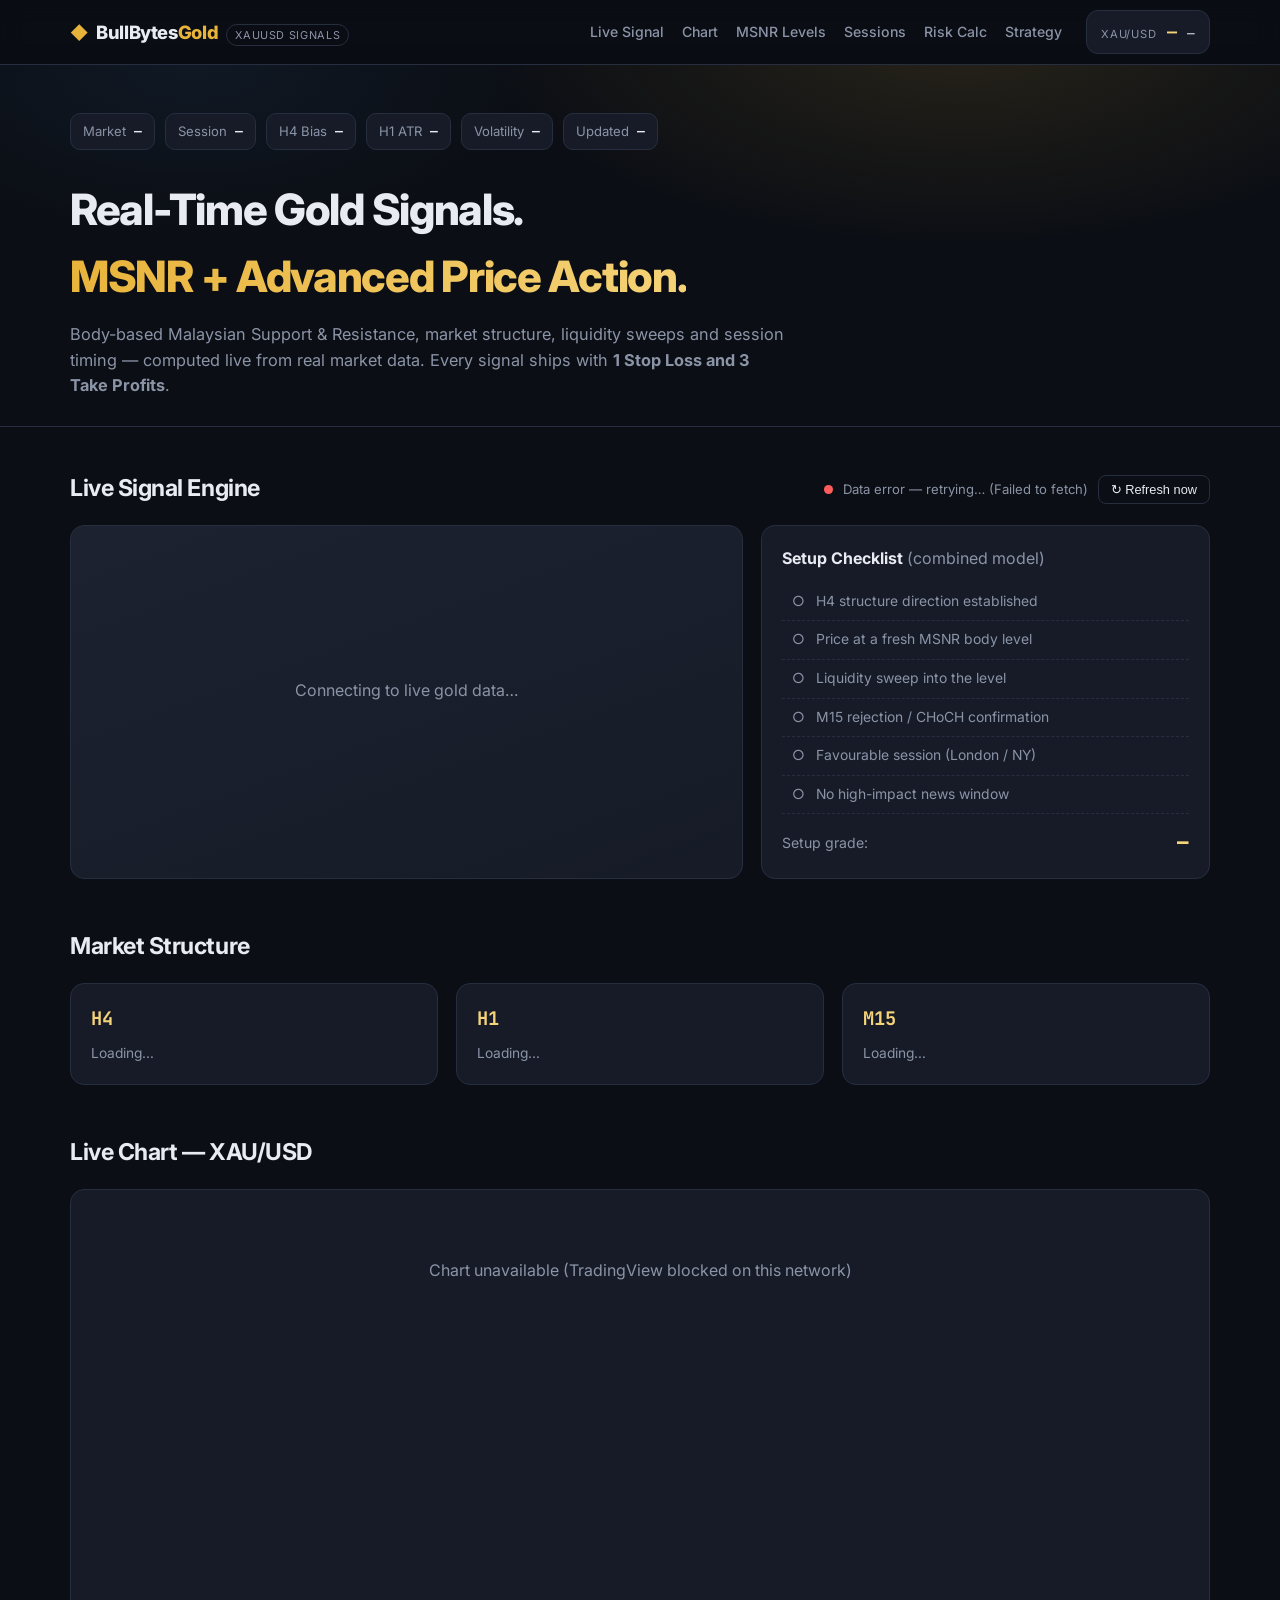
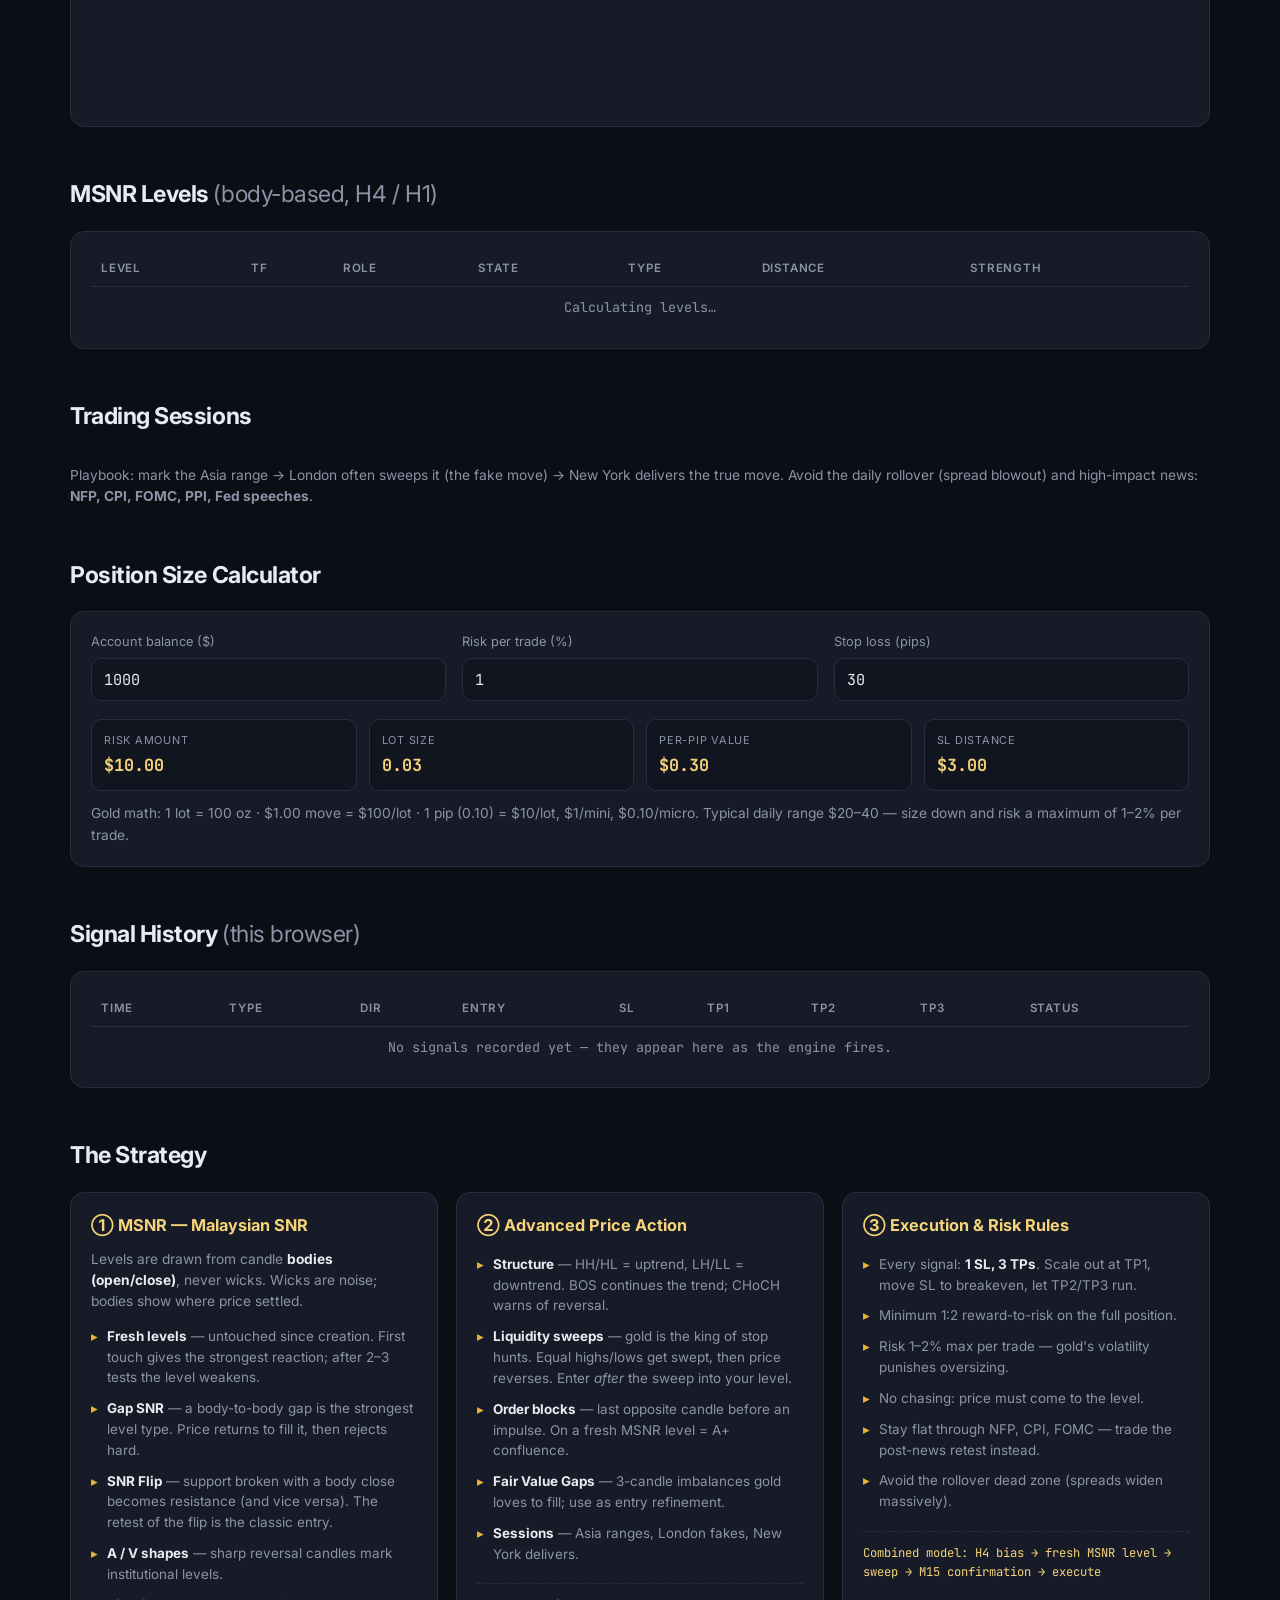
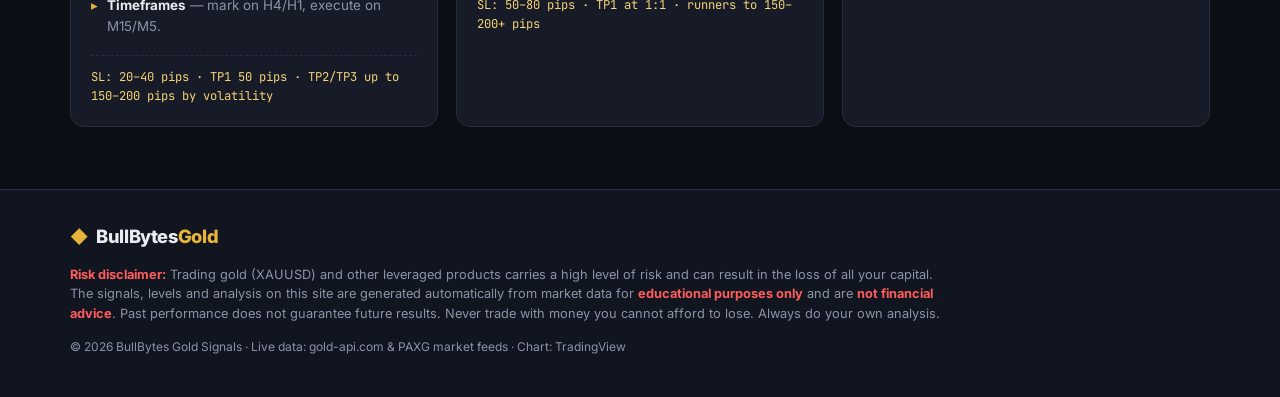
==== index.html @ 87c6b9e3 "Build BullBytes Gold Signals platform: real-time XAU/USD signals via MSNR + advanced price action - " ====
<!DOCTYPE html>
<html lang="en">
<head>
<meta charset="UTF-8">
<meta name="viewport" content="width=device-width, initial-scale=1.0">
<title>BullBytes Gold Signals — Real-Time XAUUSD Signals | MSNR + Advanced Price Action</title>
<meta name="description" content="Professional real-time gold (XAUUSD) trading signals powered by MSNR (Malaysian Support & Resistance) and advanced price action. Live levels, structure, 1 SL + 3 TP signal model.">
<link rel="preconnect" href="https://fonts.googleapis.com">
<link rel="preconnect" href="https://fonts.gstatic.com" crossorigin>
<link href="https://fonts.googleapis.com/css2?family=Inter:wght@400;500;600;700;800&family=JetBrains+Mono:wght@500;700&display=swap" rel="stylesheet">
<link rel="stylesheet" href="css/style.css">
<link rel="icon" href="data:image/svg+xml,<svg xmlns='http://www.w3.org/2000/svg' viewBox='0 0 100 100'><text y='.9em' font-size='90'>🥇</text></svg>">
</head>
<body>

<!-- ===== Top bar ===== -->
<header class="topbar">
  <div class="container topbar-inner">
    <div class="brand">
      <span class="brand-icon">◆</span>
      <span class="brand-name">BullBytes<span class="brand-accent">Gold</span></span>
      <span class="brand-tag">XAUUSD Signals</span>
    </div>
    <nav class="nav">
      <a href="#signal">Live Signal</a>
      <a href="#chart">Chart</a>
      <a href="#levels">MSNR Levels</a>
      <a href="#sessions">Sessions</a>
      <a href="#calculator">Risk Calc</a>
      <a href="#strategy">Strategy</a>
    </nav>
    <div class="price-pill" id="pricePill">
      <span class="pp-label">XAU/USD</span>
      <span class="pp-price" id="livePrice">—</span>
      <span class="pp-change" id="liveChange">—</span>
    </div>
  </div>
</header>

<!-- ===== Hero / status strip ===== -->
<section class="hero">
  <div class="container">
    <div class="status-strip" id="statusStrip">
      <div class="ss-item"><span class="ss-k">Market</span><span class="ss-v" id="marketStatus">—</span></div>
      <div class="ss-item"><span class="ss-k">Session</span><span class="ss-v" id="sessionNow">—</span></div>
      <div class="ss-item"><span class="ss-k">H4 Bias</span><span class="ss-v" id="h4Bias">—</span></div>
      <div class="ss-item"><span class="ss-k">H1 ATR</span><span class="ss-v" id="atrNow">—</span></div>
      <div class="ss-item"><span class="ss-k">Volatility</span><span class="ss-v" id="volNow">—</span></div>
      <div class="ss-item"><span class="ss-k">Updated</span><span class="ss-v" id="lastUpdate">—</span></div>
    </div>
    <h1>Real-Time Gold Signals.<br><span class="gold-text">MSNR + Advanced Price Action.</span></h1>
    <p class="hero-sub">Body-based Malaysian Support &amp; Resistance, market structure, liquidity sweeps and session timing —
    computed live from real market data. Every signal ships with <strong>1 Stop Loss and 3 Take Profits</strong>.</p>
  </div>
</section>

<main class="container">

  <!-- ===== Live signal card ===== -->
  <section id="signal" class="section">
    <div class="section-head">
      <h2>Live Signal Engine</h2>
      <div class="refresh-row">
        <span class="engine-dot" id="engineDot"></span>
        <span id="engineState">Initialising…</span>
        <button class="btn-ghost" id="refreshBtn">↻ Refresh now</button>
      </div>
    </div>
    <div class="signal-grid">
      <div class="signal-card" id="signalCard">
        <div class="sc-loading">Connecting to live gold data…</div>
      </div>
      <div class="panel checklist-panel">
        <h3>Setup Checklist <span class="muted">(combined model)</span></h3>
        <ul class="checklist" id="checklist">
          <li data-k="structure">H4 structure direction established</li>
          <li data-k="level">Price at a fresh MSNR body level</li>
          <li data-k="sweep">Liquidity sweep into the level</li>
          <li data-k="confirm">M15 rejection / CHoCH confirmation</li>
          <li data-k="session">Favourable session (London / NY)</li>
          <li data-k="news">No high-impact news window</li>
        </ul>
        <div class="grade-row">
          <span>Setup grade:</span><span class="grade" id="setupGrade">—</span>
        </div>
      </div>
    </div>
  </section>

  <!-- ===== Structure panel ===== -->
  <section class="section">
    <div class="section-head"><h2>Market Structure</h2></div>
    <div class="structure-grid" id="structureGrid">
      <div class="panel tf-panel" id="tfH4"><h3>H4</h3><div class="tf-body muted">Loading…</div></div>
      <div class="panel tf-panel" id="tfH1"><h3>H1</h3><div class="tf-body muted">Loading…</div></div>
      <div class="panel tf-panel" id="tfM15"><h3>M15</h3><div class="tf-body muted">Loading…</div></div>
    </div>
  </section>

  <!-- ===== Chart ===== -->
  <section id="chart" class="section">
    <div class="section-head"><h2>Live Chart — XAU/USD</h2></div>
    <div class="panel chart-panel">
      <div id="tvChart"></div>
    </div>
  </section>

  <!-- ===== MSNR levels ===== -->
  <section id="levels" class="section">
    <div class="section-head">
      <h2>MSNR Levels <span class="muted">(body-based, H4 / H1)</span></h2>
    </div>
    <div class="panel">
      <table class="levels-table">
        <thead>
          <tr><th>Level</th><th>TF</th><th>Role</th><th>State</th><th>Type</th><th>Distance</th><th>Strength</th></tr>
        </thead>
        <tbody id="levelsBody">
          <tr><td colspan="7" class="muted center">Calculating levels…</td></tr>
        </tbody>
      </table>
    </div>
  </section>

  <!-- ===== Sessions ===== -->
  <section id="sessions" class="section">
    <div class="section-head"><h2>Trading Sessions</h2></div>
    <div class="sessions-grid" id="sessionsGrid"></div>
    <p class="note">Playbook: mark the Asia range → London often sweeps it (the fake move) → New York delivers the true move.
    Avoid the daily rollover (spread blowout) and high-impact news: <strong>NFP, CPI, FOMC, PPI, Fed speeches</strong>.</p>
  </section>

  <!-- ===== Risk calculator ===== -->
  <section id="calculator" class="section">
    <div class="section-head"><h2>Position Size Calculator</h2></div>
    <div class="panel calc-panel">
      <div class="calc-inputs">
        <label>Account balance ($)
          <input type="number" id="calcBalance" value="1000" min="10">
        </label>
        <label>Risk per trade (%)
          <input type="number" id="calcRisk" value="1" min="0.1" max="10" step="0.1">
        </label>
        <label>Stop loss (pips)
          <input type="number" id="calcSL" value="30" min="5" max="200">
        </label>
      </div>
      <div class="calc-results" id="calcResults"></div>
      <p class="note">Gold math: 1 lot = 100 oz · $1.00 move = $100/lot · 1 pip (0.10) = $10/lot, $1/mini, $0.10/micro.
      Typical daily range $20–40 — size down and risk a maximum of 1–2% per trade.</p>
    </div>
  </section>

  <!-- ===== Signal history ===== -->
  <section id="history" class="section">
    <div class="section-head">
      <h2>Signal History <span class="muted">(this browser)</span></h2>
      <div class="hist-stats" id="histStats"></div>
    </div>
    <div class="panel">
      <table class="levels-table">
        <thead>
          <tr><th>Time</th><th>Type</th><th>Dir</th><th>Entry</th><th>SL</th><th>TP1</th><th>TP2</th><th>TP3</th><th>Status</th></tr>
        </thead>
        <tbody id="historyBody">
          <tr><td colspan="9" class="muted center">No signals recorded yet — they appear here as the engine fires.</td></tr>
        </tbody>
      </table>
    </div>
  </section>

  <!-- ===== Strategy docs ===== -->
  <section id="strategy" class="section">
    <div class="section-head"><h2>The Strategy</h2></div>
    <div class="strategy-grid">
      <div class="panel strat-card">
        <h3>① MSNR — Malaysian SNR</h3>
        <p>Levels are drawn from candle <strong>bodies (open/close)</strong>, never wicks. Wicks are noise; bodies show where price settled.</p>
        <ul>
          <li><strong>Fresh levels</strong> — untouched since creation. First touch gives the strongest reaction; after 2–3 tests the level weakens.</li>
          <li><strong>Gap SNR</strong> — a body-to-body gap is the strongest level type. Price returns to fill it, then rejects hard.</li>
          <li><strong>SNR Flip</strong> — support broken with a body close becomes resistance (and vice versa). The retest of the flip is the classic entry.</li>
          <li><strong>A / V shapes</strong> — sharp reversal candles mark institutional levels.</li>
          <li><strong>Timeframes</strong> — mark on H4/H1, execute on M15/M5.</li>
        </ul>
        <div class="strat-foot">SL: 20–40 pips · TP1 50 pips · TP2/TP3 up to 150–200 pips by volatility</div>
      </div>
      <div class="panel strat-card">
        <h3>② Advanced Price Action</h3>
        <ul>
          <li><strong>Structure</strong> — HH/HL = uptrend, LH/LL = downtrend. BOS continues the trend; CHoCH warns of reversal.</li>
          <li><strong>Liquidity sweeps</strong> — gold is the king of stop hunts. Equal highs/lows get swept, then price reverses. Enter <em>after</em> the sweep into your level.</li>
          <li><strong>Order blocks</strong> — last opposite candle before an impulse. On a fresh MSNR level = A+ confluence.</li>
          <li><strong>Fair Value Gaps</strong> — 3-candle imbalances gold loves to fill; use as entry refinement.</li>
          <li><strong>Sessions</strong> — Asia ranges, London fakes, New York delivers.</li>
        </ul>
        <div class="strat-foot">SL: 50–80 pips · TP1 at 1:1 · runners to 150–200+ pips</div>
      </div>
      <div class="panel strat-card">
        <h3>③ Execution &amp; Risk Rules</h3>
        <ul>
          <li>Every signal: <strong>1 SL, 3 TPs</strong>. Scale out at TP1, move SL to breakeven, let TP2/TP3 run.</li>
          <li>Minimum 1:2 reward-to-risk on the full position.</li>
          <li>Risk 1–2% max per trade — gold's volatility punishes oversizing.</li>
          <li>No chasing: price must come to the level.</li>
          <li>Stay flat through NFP, CPI, FOMC — trade the post-news retest instead.</li>
          <li>Avoid the rollover dead zone (spreads widen massively).</li>
        </ul>
        <div class="strat-foot">Combined model: H4 bias → fresh MSNR level → sweep → M15 confirmation → execute</div>
      </div>
    </div>
  </section>

</main>

<footer class="footer">
  <div class="container">
    <div class="brand"><span class="brand-icon">◆</span><span class="brand-name">BullBytes<span class="brand-accent">Gold</span></span></div>
    <p class="disclaimer"><strong>Risk disclaimer:</strong> Trading gold (XAUUSD) and other leveraged products carries a high level of risk and can result in the loss of all your capital. The signals, levels and analysis on this site are generated automatically from market data for <strong>educational purposes only</strong> and are <strong>not financial advice</strong>. Past performance does not guarantee future results. Never trade with money you cannot afford to lose. Always do your own analysis.</p>
    <p class="muted">© <span id="year"></span> BullBytes Gold Signals · Live data: gold-api.com &amp; PAXG market feeds · Chart: TradingView</p>
  </div>
</footer>

<script src="https://s3.tradingview.com/tv.js"></script>
<script src="js/data.js"></script>
<script src="js/engine.js"></script>
<script src="js/app.js"></script>
</body>
</html>
---- css/style.css ----
/* ============ BullBytes Gold Signals ============ */
:root {
  --bg: #0b0e14;
  --bg2: #11151f;
  --panel: #161b27;
  --panel2: #1c2230;
  --line: #262e40;
  --text: #e8ebf2;
  --muted: #8b94a7;
  --gold: #e8b33a;
  --gold2: #f5d378;
  --green: #2ecc71;
  --red: #ff5c5c;
  --blue: #4da3ff;
  --radius: 14px;
  font-size: 16px;
}
* { box-sizing: border-box; margin: 0; padding: 0; }
html { scroll-behavior: smooth; }
body {
  background: var(--bg);
  color: var(--text);
  font-family: 'Inter', system-ui, sans-serif;
  line-height: 1.55;
}
.container { max-width: 1180px; margin: 0 auto; padding: 0 20px; }
.muted { color: var(--muted); font-weight: 400; }
.center { text-align: center; }
.mono { font-family: 'JetBrains Mono', monospace; }
.gold-text {
  background: linear-gradient(120deg, var(--gold), var(--gold2));
  -webkit-background-clip: text; background-clip: text; color: transparent;
}

/* ===== Topbar ===== */
.topbar {
  position: sticky; top: 0; z-index: 50;
  background: rgba(11,14,20,.85); backdrop-filter: blur(12px);
  border-bottom: 1px solid var(--line);
}
.topbar-inner { display: flex; align-items: center; gap: 24px; height: 64px; }
.brand { display: flex; align-items: baseline; gap: 8px; white-space: nowrap; }
.brand-icon { color: var(--gold); font-size: 1.1rem; }
.brand-name { font-weight: 800; font-size: 1.15rem; letter-spacing: -.02em; }
.brand-accent { color: var(--gold); }
.brand-tag {
  font-size: .68rem; color: var(--muted); border: 1px solid var(--line);
  padding: 2px 8px; border-radius: 99px; letter-spacing: .06em; text-transform: uppercase;
}
.nav { display: flex; gap: 18px; margin-left: auto; }
.nav a { color: var(--muted); text-decoration: none; font-size: .88rem; font-weight: 500; }
.nav a:hover { color: var(--gold2); }
.price-pill {
  display: flex; align-items: baseline; gap: 10px;
  background: var(--panel); border: 1px solid var(--line);
  padding: 8px 14px; border-radius: 12px;
}
.pp-label { font-size: .7rem; color: var(--muted); letter-spacing: .08em; }
.pp-price { font-family: 'JetBrains Mono', monospace; font-weight: 700; font-size: 1.05rem; color: var(--gold2); }
.pp-change { font-family: 'JetBrains Mono', monospace; font-size: .8rem; }
.pp-change.up { color: var(--green); }
.pp-change.down { color: var(--red); }

/* ===== Hero ===== */
.hero {
  padding: 48px 0 28px;
  background:
    radial-gradient(800px 360px at 75% -10%, rgba(232,179,58,.13), transparent 60%),
    radial-gradient(600px 300px at 15% 0%, rgba(77,163,255,.07), transparent 60%);
  border-bottom: 1px solid var(--line);
}
.hero h1 { font-size: clamp(1.7rem, 4vw, 2.7rem); font-weight: 800; letter-spacing: -.03em; margin: 26px 0 12px; }
.hero-sub { color: var(--muted); max-width: 720px; font-size: 1.02rem; }
.status-strip {
  display: flex; flex-wrap: wrap; gap: 10px;
}
.ss-item {
  display: flex; gap: 8px; align-items: baseline;
  background: var(--panel); border: 1px solid var(--line);
  border-radius: 10px; padding: 7px 12px; font-size: .82rem;
}
.ss-k { color: var(--muted); }
.ss-v { font-weight: 600; font-family: 'JetBrains Mono', monospace; font-size: .82rem; }
.ss-v.bull { color: var(--green); }
.ss-v.bear { color: var(--red); }
.ss-v.open { color: var(--green); }
.ss-v.closed { color: var(--red); }

/* ===== Sections ===== */
.section { padding: 44px 0 6px; }
.section-head { display: flex; align-items: center; justify-content: space-between; flex-wrap: wrap; gap: 12px; margin-bottom: 18px; }
.section-head h2 { font-size: 1.45rem; font-weight: 700; letter-spacing: -.02em; }
.panel {
  background: var(--panel); border: 1px solid var(--line);
  border-radius: var(--radius); padding: 20px;
}
.note { color: var(--muted); font-size: .86rem; margin-top: 12px; }

/* ===== Signal card ===== */
.signal-grid { display: grid; grid-template-columns: 1.5fr 1fr; gap: 18px; }
.signal-card {
  background: linear-gradient(160deg, var(--panel2), var(--panel));
  border: 1px solid var(--line); border-radius: var(--radius);
  padding: 24px; min-height: 320px; position: relative; overflow: hidden;
}
.signal-card.buy { border-color: rgba(46,204,113,.45); box-shadow: 0 0 40px rgba(46,204,113,.07) inset; }
.signal-card.sell { border-color: rgba(255,92,92,.45); box-shadow: 0 0 40px rgba(255,92,92,.07) inset; }
.sc-loading { color: var(--muted); display: grid; place-items: center; height: 280px; }
.sc-top { display: flex; align-items: center; gap: 12px; flex-wrap: wrap; margin-bottom: 14px; }
.sc-dir {
  font-weight: 800; font-size: 1.35rem; letter-spacing: .04em;
  padding: 6px 16px; border-radius: 10px;
}
.sc-dir.buy { background: rgba(46,204,113,.14); color: var(--green); }
.sc-dir.sell { background: rgba(255,92,92,.14); color: var(--red); }
.sc-dir.wait { background: rgba(139,148,167,.14); color: var(--muted); }
.sc-type { font-size: .78rem; color: var(--gold2); border: 1px solid rgba(232,179,58,.4); padding: 4px 10px; border-radius: 99px; }
.sc-time { margin-left: auto; color: var(--muted); font-size: .78rem; }
.sc-prices { display: grid; grid-template-columns: repeat(5, 1fr); gap: 10px; margin: 16px 0; }
.sc-pr {
  background: var(--bg2); border: 1px solid var(--line);
  border-radius: 10px; padding: 10px 12px;
}
.sc-pr .k { font-size: .68rem; color: var(--muted); letter-spacing: .08em; text-transform: uppercase; }
.sc-pr .v { font-family: 'JetBrains Mono', monospace; font-weight: 700; font-size: .98rem; margin-top: 2px; }
.sc-pr .p { font-size: .7rem; color: var(--muted); font-family: 'JetBrains Mono', monospace; }
.sc-pr.sl .v { color: var(--red); }
.sc-pr.tp .v { color: var(--green); }
.sc-pr.entry .v { color: var(--gold2); }
.sc-reason { font-size: .88rem; color: var(--text); }
.sc-reason li { margin: 5px 0 5px 18px; color: var(--muted); }
.sc-reason li strong { color: var(--text); }
.sc-rr { margin-top: 12px; font-size: .82rem; color: var(--muted); }
.sc-wait-title { font-size: 1.1rem; font-weight: 700; margin-bottom: 8px; }

/* ===== Checklist ===== */
.checklist-panel h3 { font-size: 1rem; margin-bottom: 12px; }
.checklist { list-style: none; }
.checklist li {
  padding: 8px 10px 8px 34px; position: relative; font-size: .87rem;
  color: var(--muted); border-bottom: 1px dashed var(--line);
}
.checklist li::before {
  content: '○'; position: absolute; left: 10px; color: var(--muted);
}
.checklist li.ok { color: var(--text); }
.checklist li.ok::before { content: '✓'; color: var(--green); font-weight: 700; }
.checklist li.no::before { content: '✗'; color: var(--red); }
.grade-row { display: flex; justify-content: space-between; align-items: center; margin-top: 14px; font-size: .88rem; color: var(--muted); }
.grade { font-weight: 800; font-size: 1.2rem; font-family: 'JetBrains Mono', monospace; color: var(--gold2); }

/* ===== Engine state ===== */
.refresh-row { display: flex; align-items: center; gap: 10px; font-size: .82rem; color: var(--muted); }
.engine-dot { width: 9px; height: 9px; border-radius: 50%; background: var(--muted); }
.engine-dot.live { background: var(--green); box-shadow: 0 0 8px var(--green); animation: pulse 2s infinite; }
.engine-dot.err { background: var(--red); }
@keyframes pulse { 50% { opacity: .4; } }
.btn-ghost {
  background: transparent; border: 1px solid var(--line); color: var(--text);
  border-radius: 8px; padding: 6px 12px; font-size: .8rem; cursor: pointer;
}
.btn-ghost:hover { border-color: var(--gold); color: var(--gold2); }

/* ===== Structure ===== */
.structure-grid { display: grid; grid-template-columns: repeat(3, 1fr); gap: 18px; }
.tf-panel h3 { color: var(--gold2); font-family: 'JetBrains Mono', monospace; margin-bottom: 10px; }
.tf-body { font-size: .86rem; }
.tf-row { display: flex; justify-content: space-between; padding: 6px 0; border-bottom: 1px dashed var(--line); }
.tf-row .k { color: var(--muted); }
.tf-row .v { font-family: 'JetBrains Mono', monospace; font-weight: 600; }
.tf-row .v.bull { color: var(--green); }
.tf-row .v.bear { color: var(--red); }

/* ===== Chart ===== */
.chart-panel { padding: 8px; }
#tvChart { height: 520px; border-radius: 10px; overflow: hidden; }

/* ===== Tables ===== */
.levels-table { width: 100%; border-collapse: collapse; font-size: .86rem; }
.levels-table th {
  text-align: left; color: var(--muted); font-weight: 600; font-size: .72rem;
  text-transform: uppercase; letter-spacing: .07em;
  padding: 8px 10px; border-bottom: 1px solid var(--line);
}
.levels-table td { padding: 10px; border-bottom: 1px solid var(--line); font-family: 'JetBrains Mono', monospace; font-size: .84rem; }
.levels-table tr:last-child td { border-bottom: none; }
.tag { padding: 3px 9px; border-radius: 99px; font-size: .72rem; font-weight: 600; font-family: 'Inter', sans-serif; }
.tag.res { background: rgba(255,92,92,.12); color: var(--red); }
.tag.sup { background: rgba(46,204,113,.12); color: var(--green); }
.tag.fresh { background: rgba(232,179,58,.14); color: var(--gold2); }
.tag.tested { background: rgba(139,148,167,.14); color: var(--muted); }
.tag.flip { background: rgba(77,163,255,.14); color: var(--blue); }
.tag.win { background: rgba(46,204,113,.12); color: var(--green); }
.tag.loss { background: rgba(255,92,92,.12); color: var(--red); }
.tag.active { background: rgba(232,179,58,.14); color: var(--gold2); }
.strength-bar { display: inline-block; width: 70px; height: 6px; background: var(--bg2); border-radius: 4px; overflow: hidden; vertical-align: middle; }
.strength-bar i { display: block; height: 100%; background: linear-gradient(90deg, var(--gold), var(--gold2)); }

/* ===== Sessions ===== */
.sessions-grid { display: grid; grid-template-columns: repeat(3, 1fr); gap: 18px; }
.session-card { position: relative; }
.session-card.active-session { border-color: rgba(232,179,58,.5); box-shadow: 0 0 30px rgba(232,179,58,.06) inset; }
.session-card h3 { font-size: 1rem; margin-bottom: 6px; }
.session-card .live-badge {
  position: absolute; top: 16px; right: 16px; font-size: .68rem; font-weight: 700;
  color: var(--green); letter-spacing: .1em;
}
.session-card .times { font-family: 'JetBrains Mono', monospace; font-size: .8rem; color: var(--gold2); margin-bottom: 8px; }
.session-card p { font-size: .84rem; color: var(--muted); }

/* ===== Calculator ===== */
.calc-panel { display: block; }
.calc-inputs { display: grid; grid-template-columns: repeat(3, 1fr); gap: 16px; margin-bottom: 18px; }
.calc-inputs label { font-size: .8rem; color: var(--muted); display: flex; flex-direction: column; gap: 6px; }
.calc-inputs input {
  background: var(--bg2); border: 1px solid var(--line); color: var(--text);
  border-radius: 10px; padding: 10px 12px; font-family: 'JetBrains Mono', monospace; font-size: .95rem;
}
.calc-inputs input:focus { outline: none; border-color: var(--gold); }
.calc-results { display: grid; grid-template-columns: repeat(4, 1fr); gap: 12px; }
.cr-box { background: var(--bg2); border: 1px solid var(--line); border-radius: 10px; padding: 12px; }
.cr-box .k { font-size: .68rem; color: var(--muted); text-transform: uppercase; letter-spacing: .07em; }
.cr-box .v { font-family: 'JetBrains Mono', monospace; font-weight: 700; font-size: 1.05rem; color: var(--gold2); margin-top: 3px; }

/* ===== History stats ===== */
.hist-stats { display: flex; gap: 14px; font-size: .82rem; color: var(--muted); font-family: 'JetBrains Mono', monospace; }
.hist-stats b { color: var(--gold2); }

/* ===== Strategy ===== */
.strategy-grid { display: grid; grid-template-columns: repeat(3, 1fr); gap: 18px; }
.strat-card h3 { color: var(--gold2); margin-bottom: 10px; font-size: 1.02rem; }
.strat-card p { font-size: .86rem; color: var(--muted); margin-bottom: 8px; }
.strat-card ul { list-style: none; }
.strat-card li { font-size: .84rem; color: var(--muted); padding: 5px 0 5px 16px; position: relative; }
.strat-card li::before { content: '▸'; position: absolute; left: 0; color: var(--gold); }
.strat-card li strong, .strat-card p strong { color: var(--text); }
.strat-foot {
  margin-top: 14px; padding-top: 12px; border-top: 1px dashed var(--line);
  font-size: .76rem; color: var(--gold2); font-family: 'JetBrains Mono', monospace;
}

/* ===== Footer ===== */
.footer { margin-top: 56px; border-top: 1px solid var(--line); padding: 32px 0 40px; background: var(--bg2); }
.footer .disclaimer { font-size: .8rem; color: var(--muted); max-width: 880px; margin: 14px 0; }
.footer .disclaimer strong { color: var(--red); }
.footer .muted { font-size: .75rem; }

/* ===== Responsive ===== */
@media (max-width: 980px) {
  .nav { display: none; }
  .signal-grid, .structure-grid, .sessions-grid, .strategy-grid { grid-template-columns: 1fr; }
  .sc-prices { grid-template-columns: repeat(2, 1fr); }
  .calc-inputs, .calc-results { grid-template-columns: 1fr 1fr; }
  #tvChart { height: 380px; }
}
@media (max-width: 560px) {
  .topbar-inner { gap: 10px; }
  .brand-tag { display: none; }
  .sc-prices { grid-template-columns: 1fr 1fr; }
}
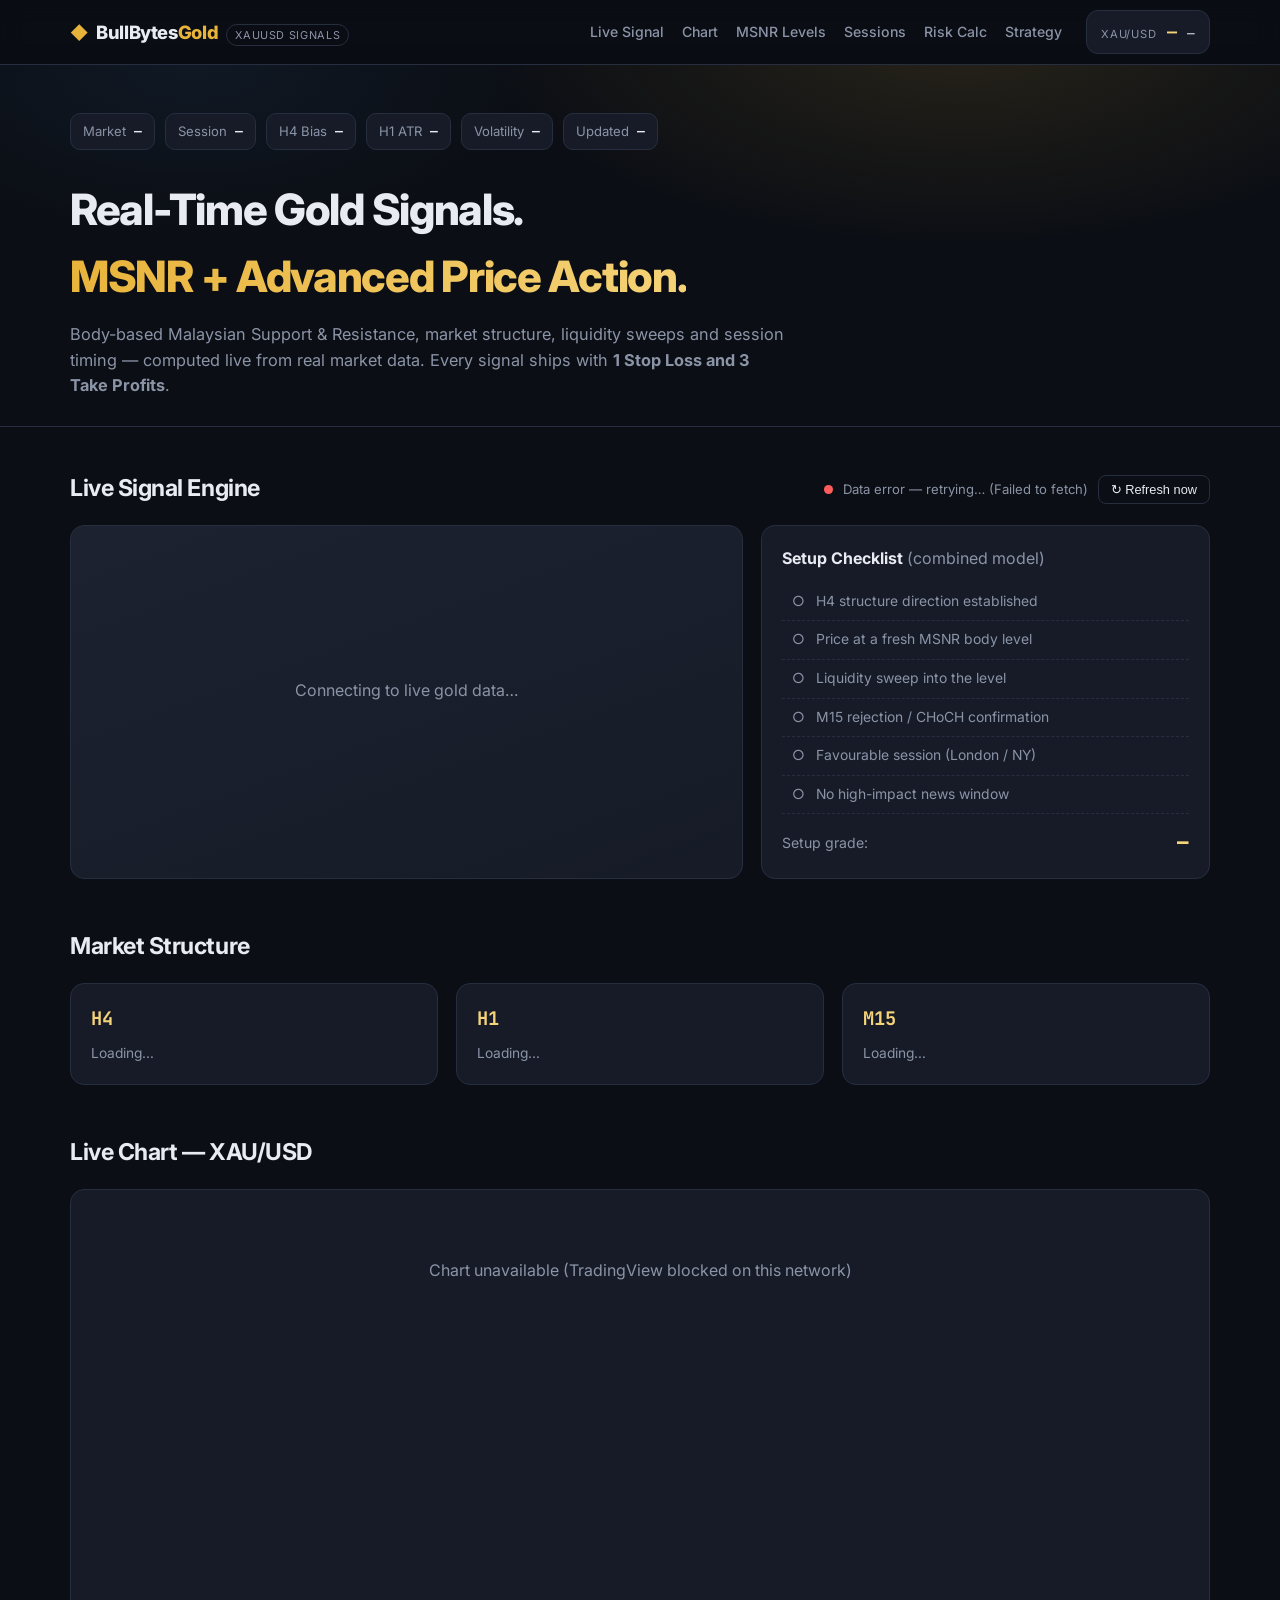
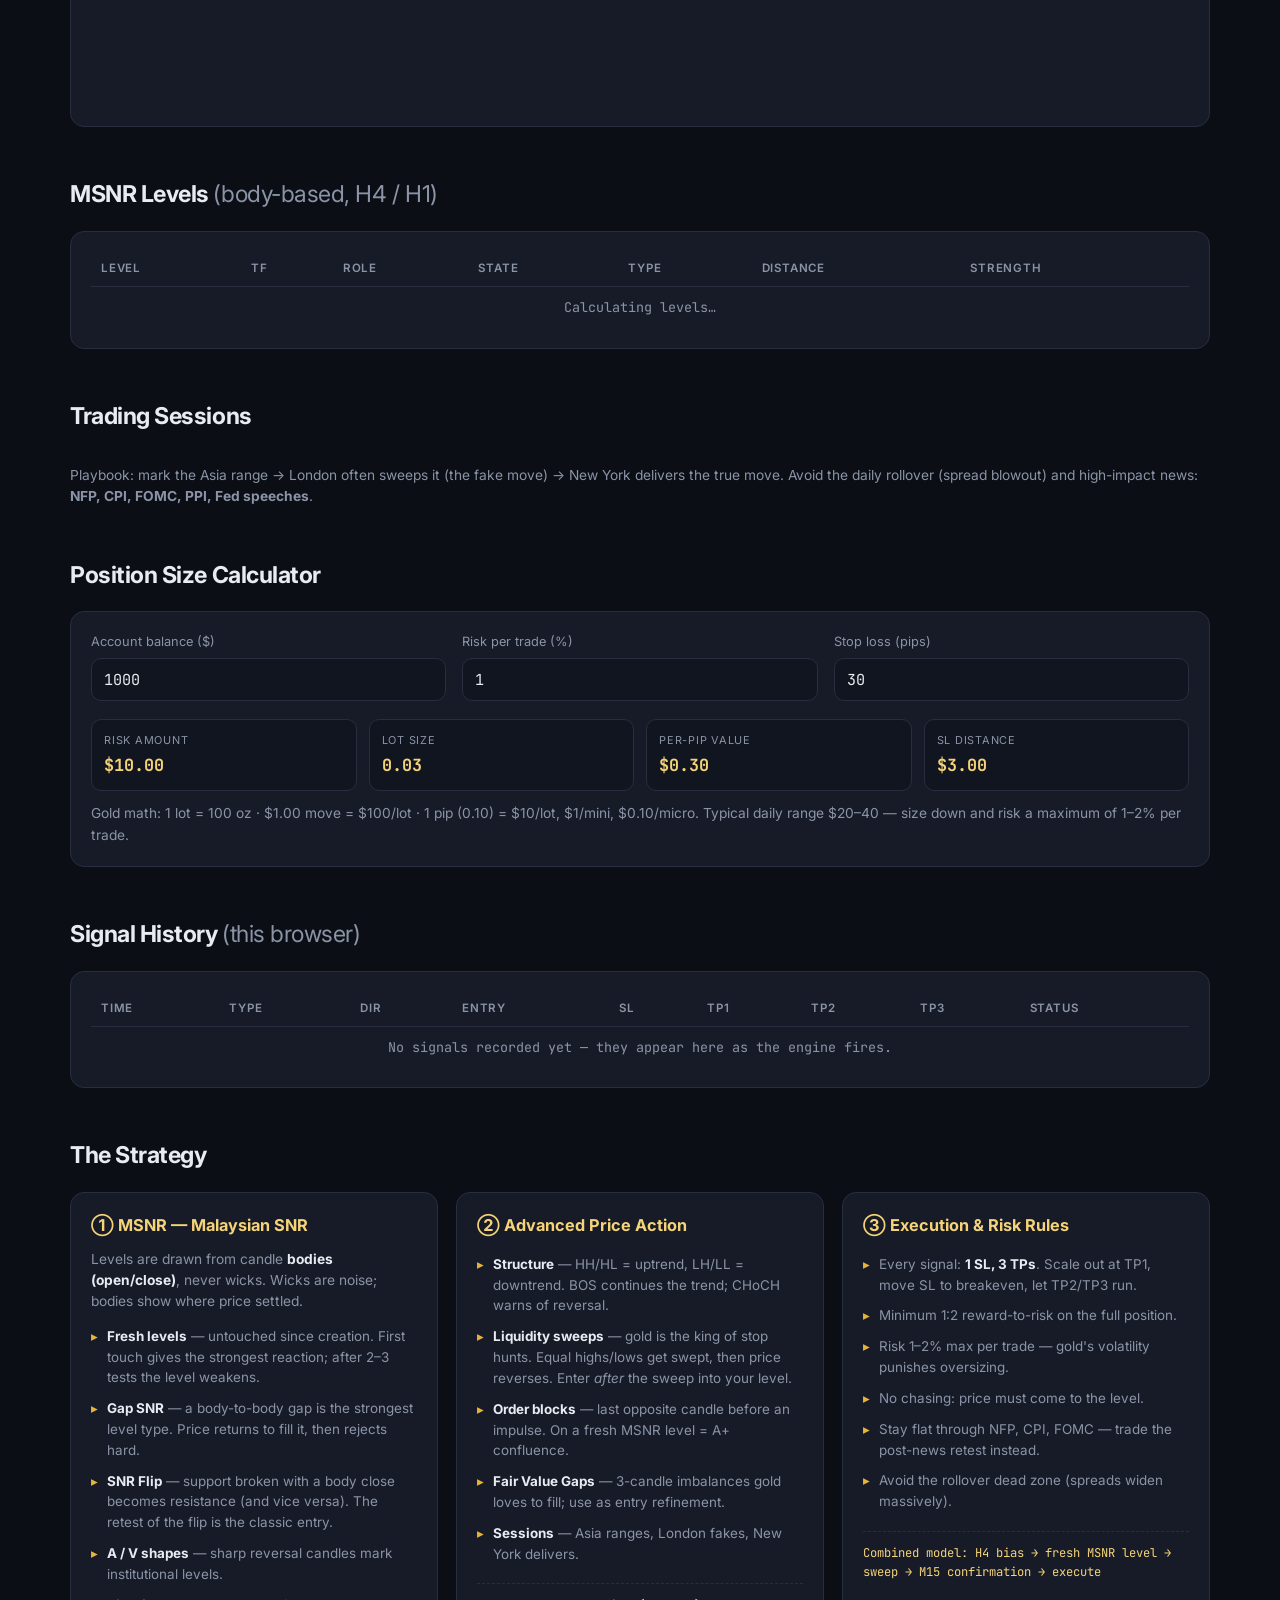
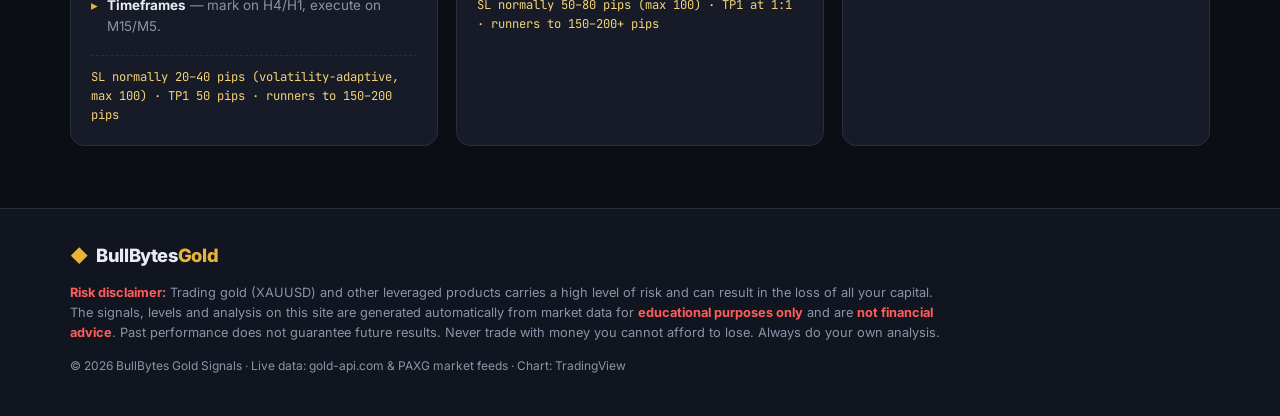
==== commit 0ba0968f: "Tune SL model per corrected rule: 20-100 pip range, MSNR volatility floor, PA 50-80 structural stops" ====
--- a/index.html
+++ b/index.html
@@ -183,7 +183,7 @@
           <li><strong>A / V shapes</strong> — sharp reversal candles mark institutional levels.</li>
           <li><strong>Timeframes</strong> — mark on H4/H1, execute on M15/M5.</li>
         </ul>
-        <div class="strat-foot">SL: 20–40 pips · TP1 50 pips · TP2/TP3 up to 150–200 pips by volatility</div>
+        <div class="strat-foot">SL normally 20–40 pips (volatility-adaptive, max 100) · TP1 50 pips · runners to 150–200 pips</div>
       </div>
       <div class="panel strat-card">
         <h3>② Advanced Price Action</h3>
@@ -194,7 +194,7 @@
           <li><strong>Fair Value Gaps</strong> — 3-candle imbalances gold loves to fill; use as entry refinement.</li>
           <li><strong>Sessions</strong> — Asia ranges, London fakes, New York delivers.</li>
         </ul>
-        <div class="strat-foot">SL: 50–80 pips · TP1 at 1:1 · runners to 150–200+ pips</div>
+        <div class="strat-foot">SL normally 50–80 pips (max 100) · TP1 at 1:1 · runners to 150–200+ pips</div>
       </div>
       <div class="panel strat-card">
         <h3>③ Execution &amp; Risk Rules</h3>
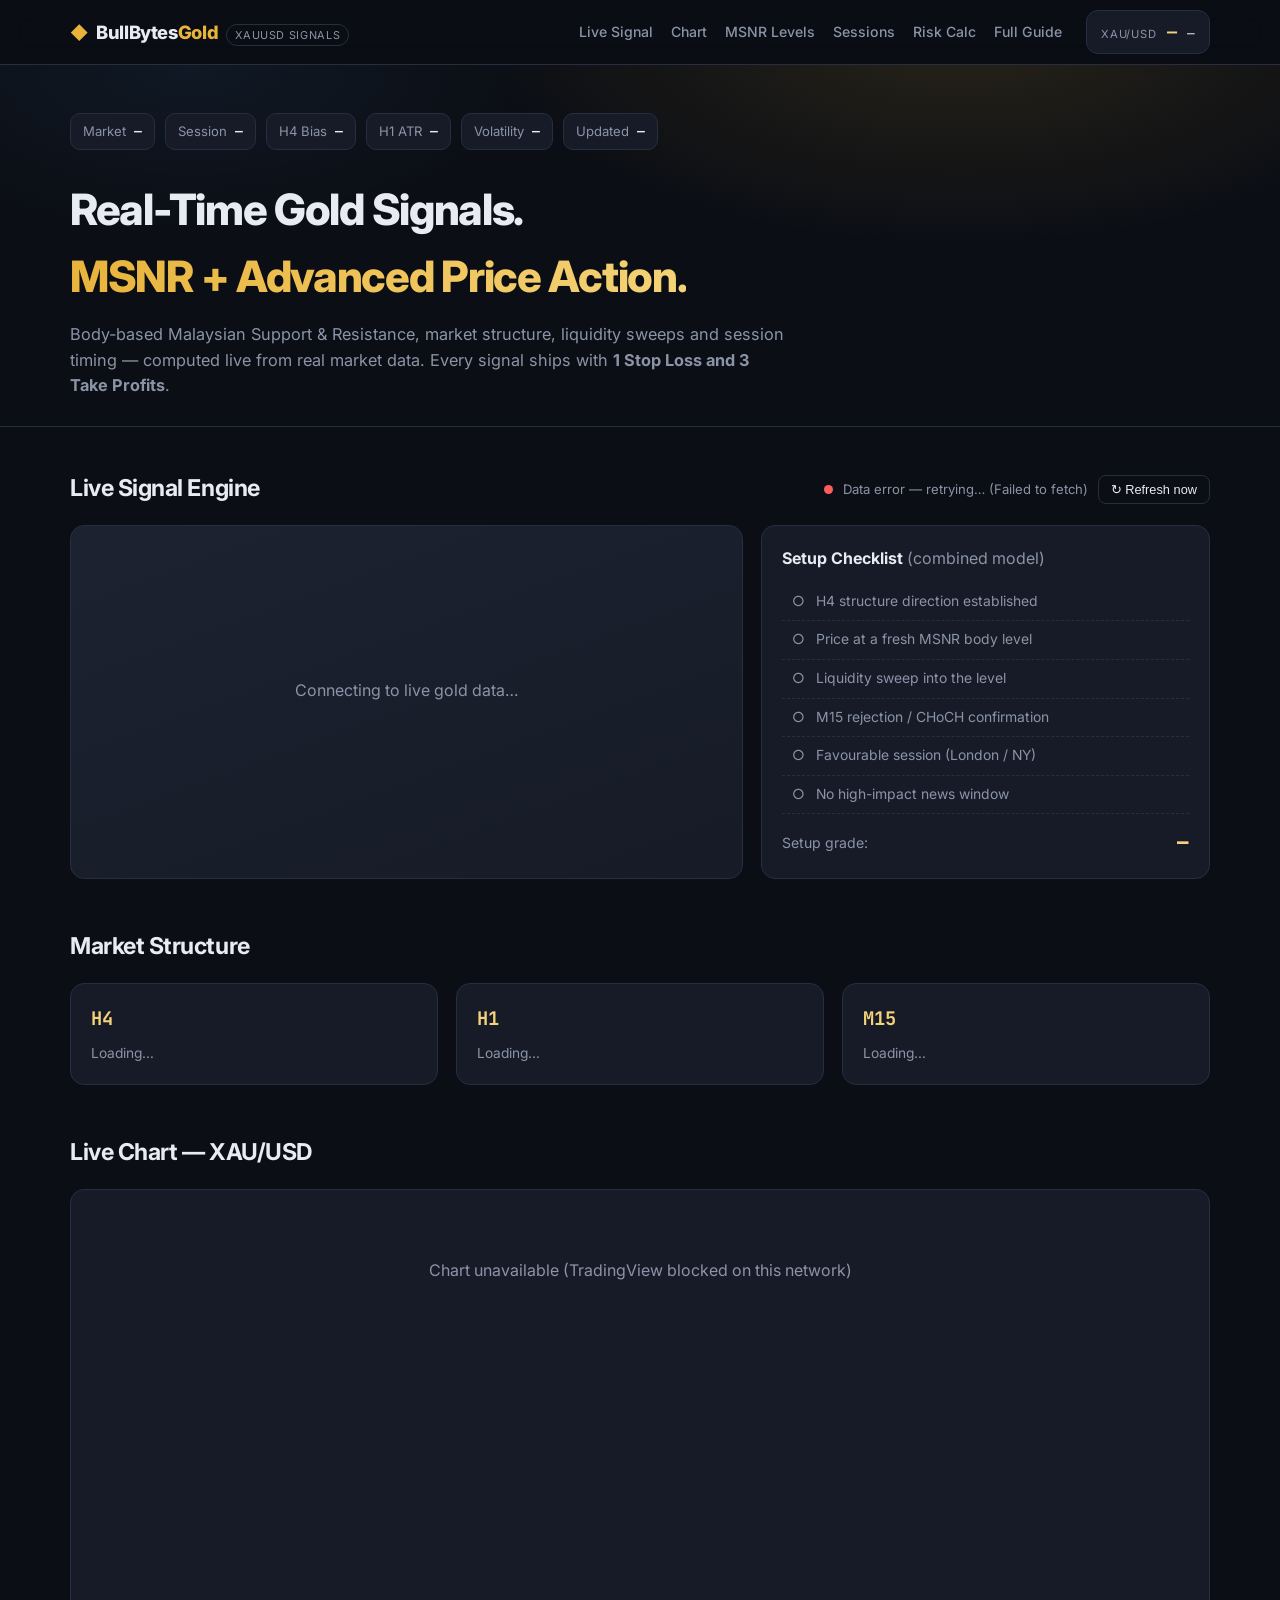
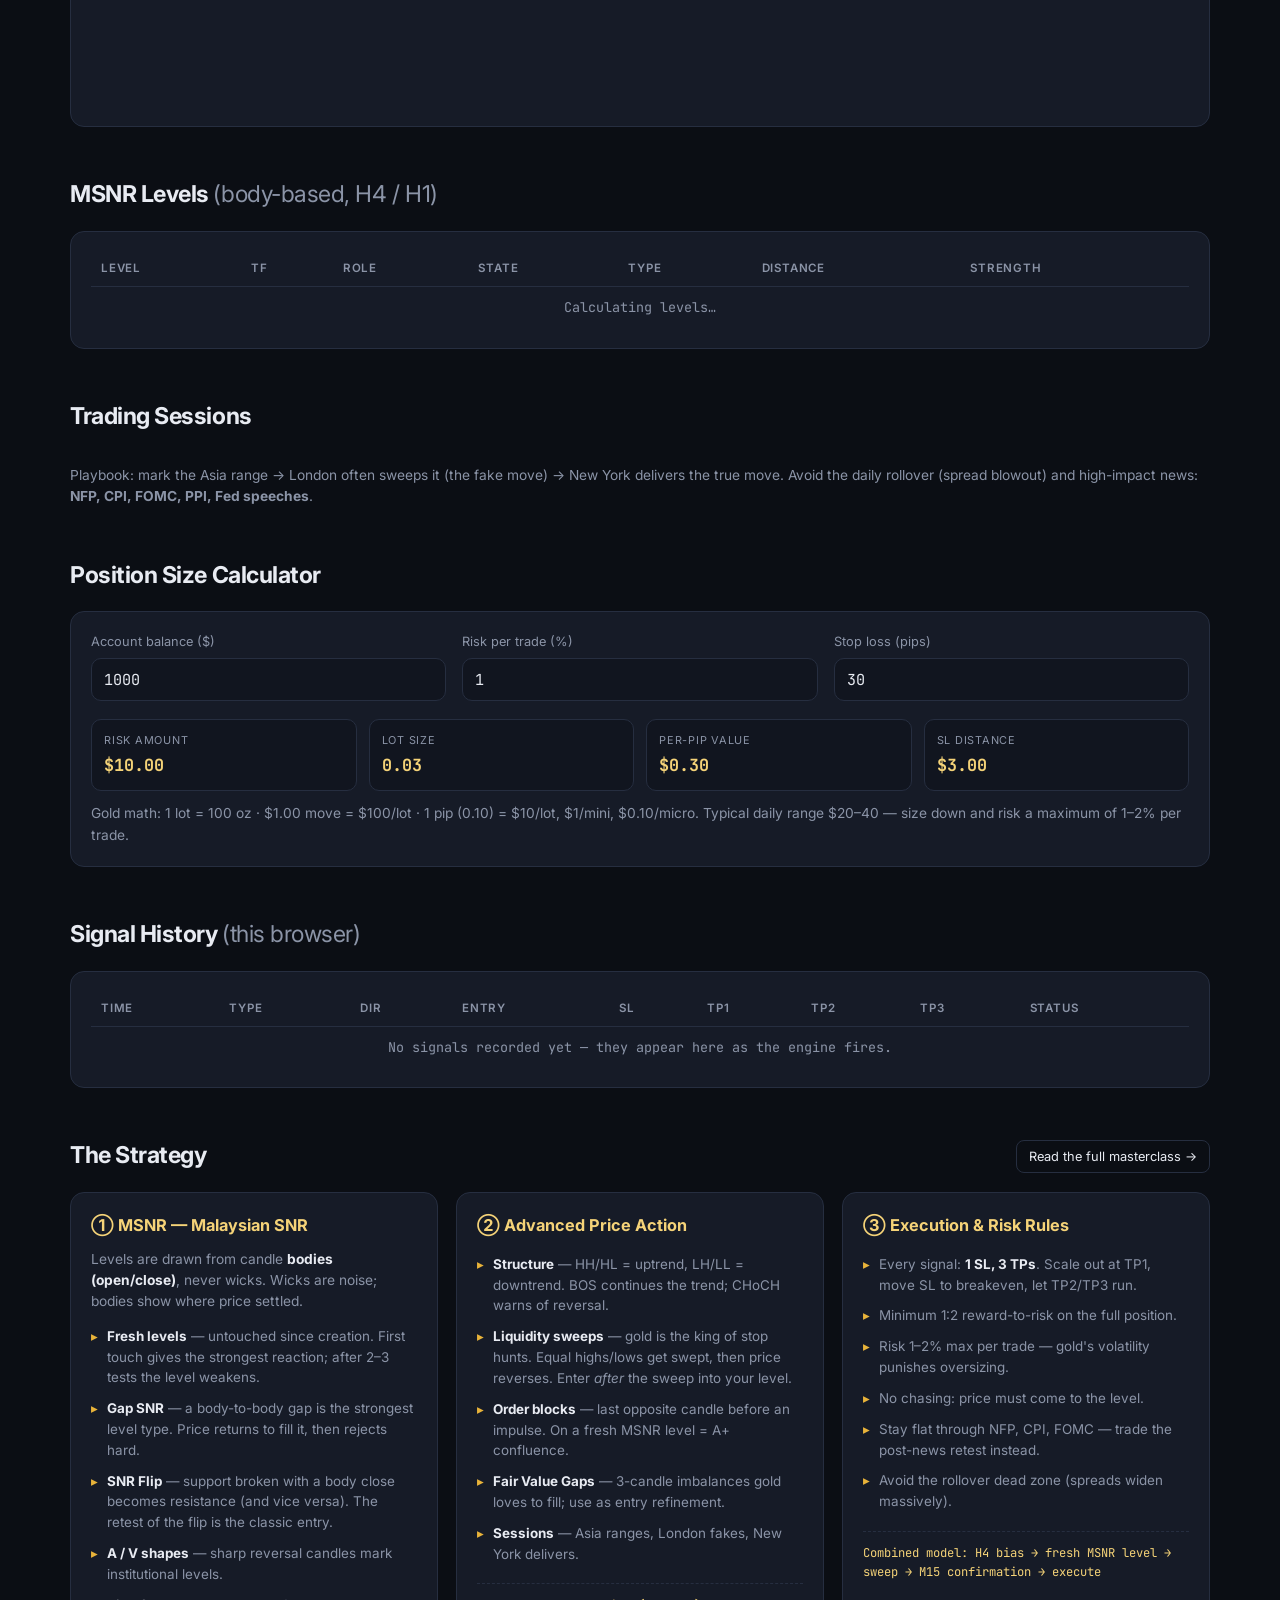
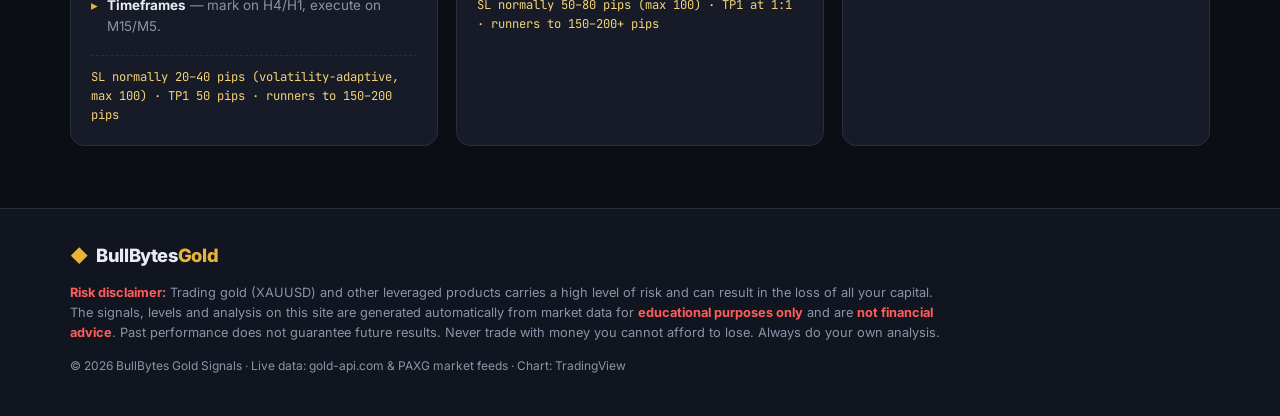
==== commit dba0e2fe: "Implement full masterclass: SNR flip retest setup, sweep-reclaim confirmation, 2nd-touch levels, 30-" ====
--- a/index.html
+++ b/index.html
@@ -27,7 +27,7 @@
       <a href="#levels">MSNR Levels</a>
       <a href="#sessions">Sessions</a>
       <a href="#calculator">Risk Calc</a>
-      <a href="#strategy">Strategy</a>
+      <a href="guide.html">Full Guide</a>
     </nav>
     <div class="price-pill" id="pricePill">
       <span class="pp-label">XAU/USD</span>
@@ -171,7 +171,7 @@
 
   <!-- ===== Strategy docs ===== -->
   <section id="strategy" class="section">
-    <div class="section-head"><h2>The Strategy</h2></div>
+    <div class="section-head"><h2>The Strategy</h2><a class="btn-ghost" href="guide.html" style="text-decoration:none">Read the full masterclass →</a></div>
     <div class="strategy-grid">
       <div class="panel strat-card">
         <h3>① MSNR — Malaysian SNR</h3>
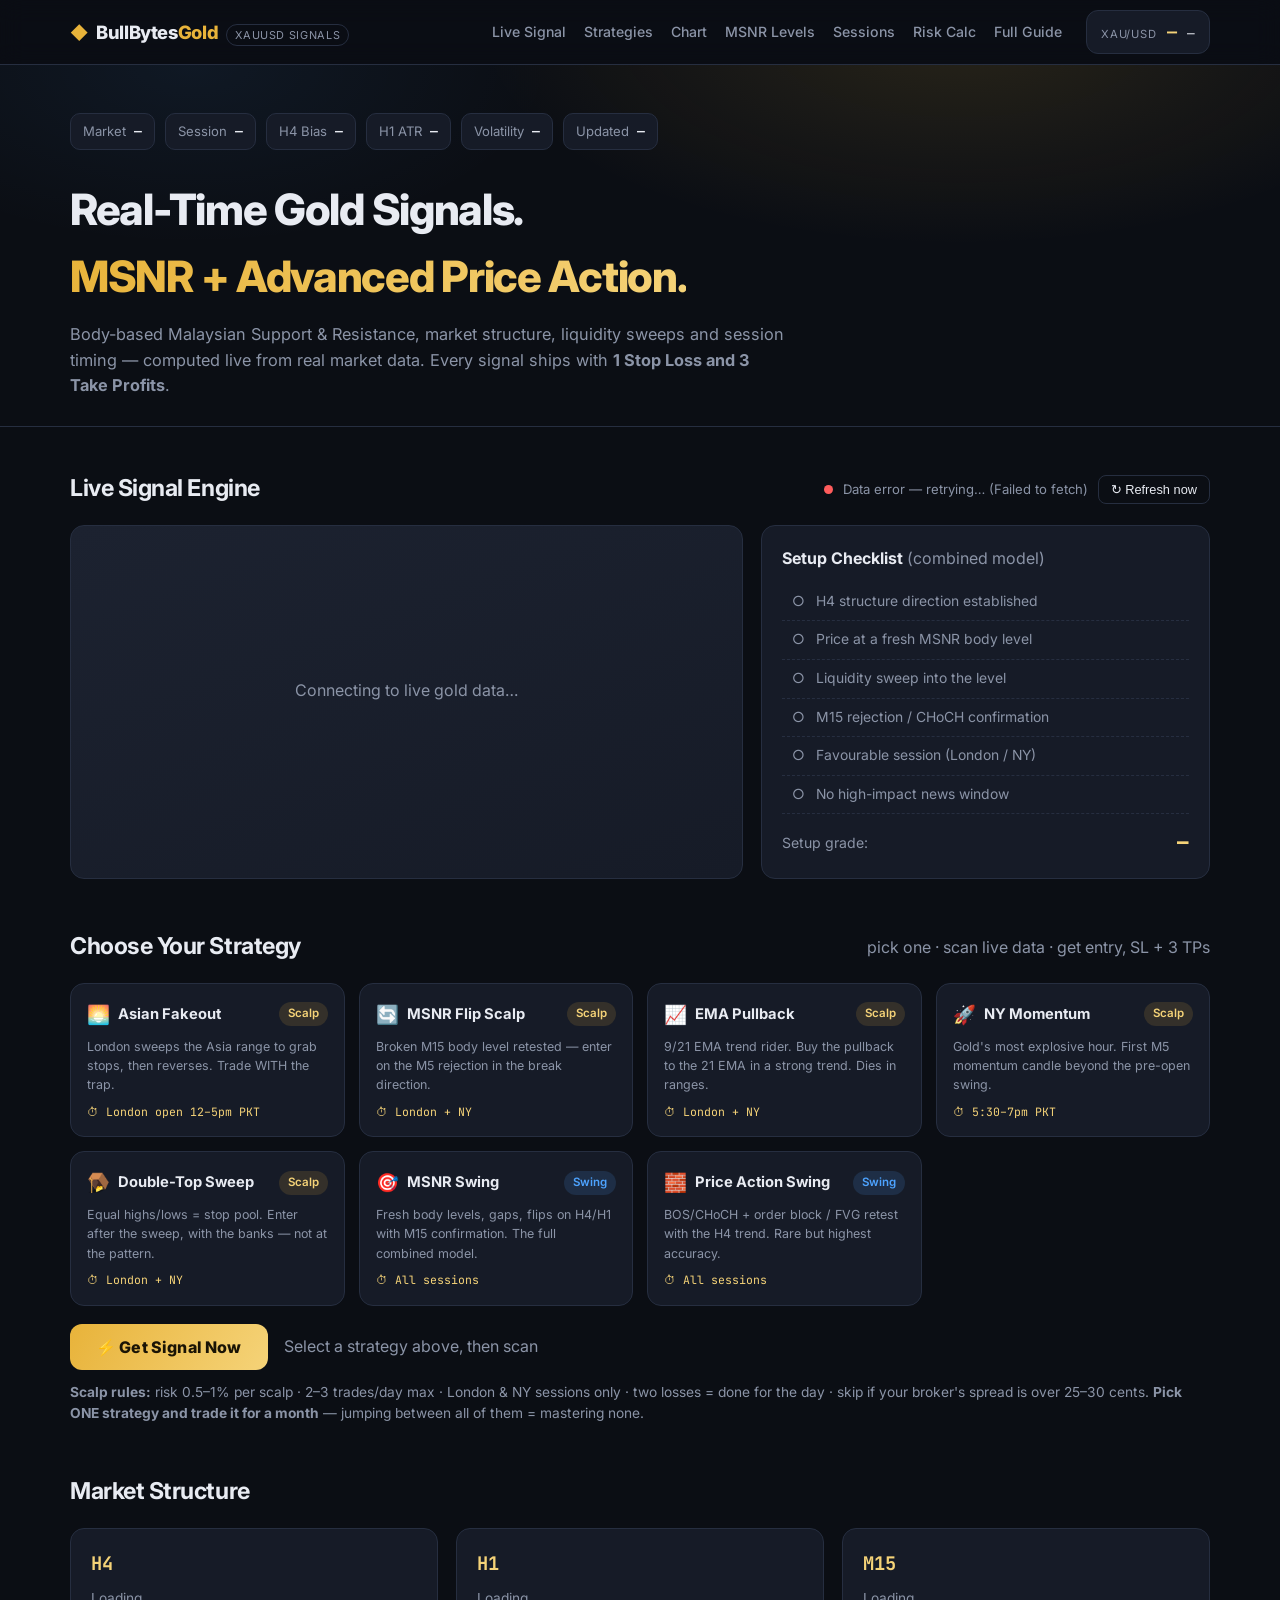
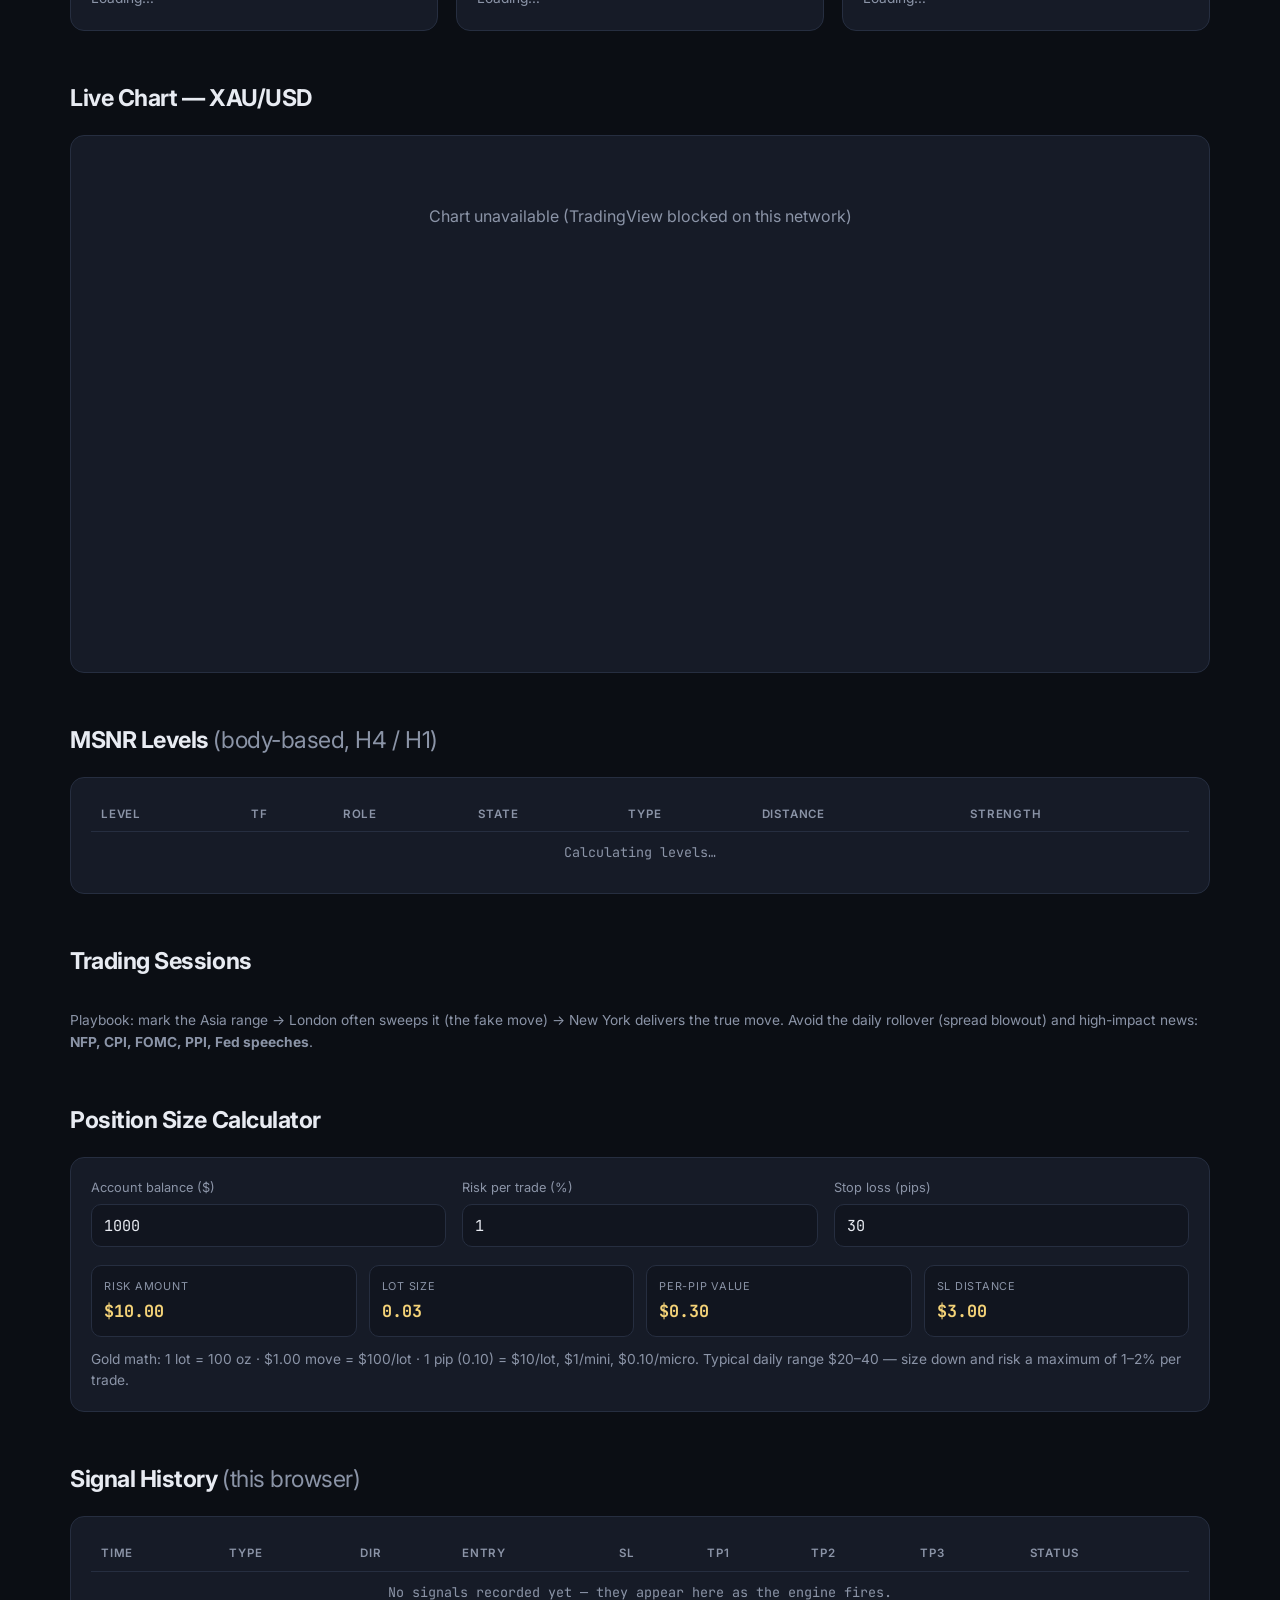
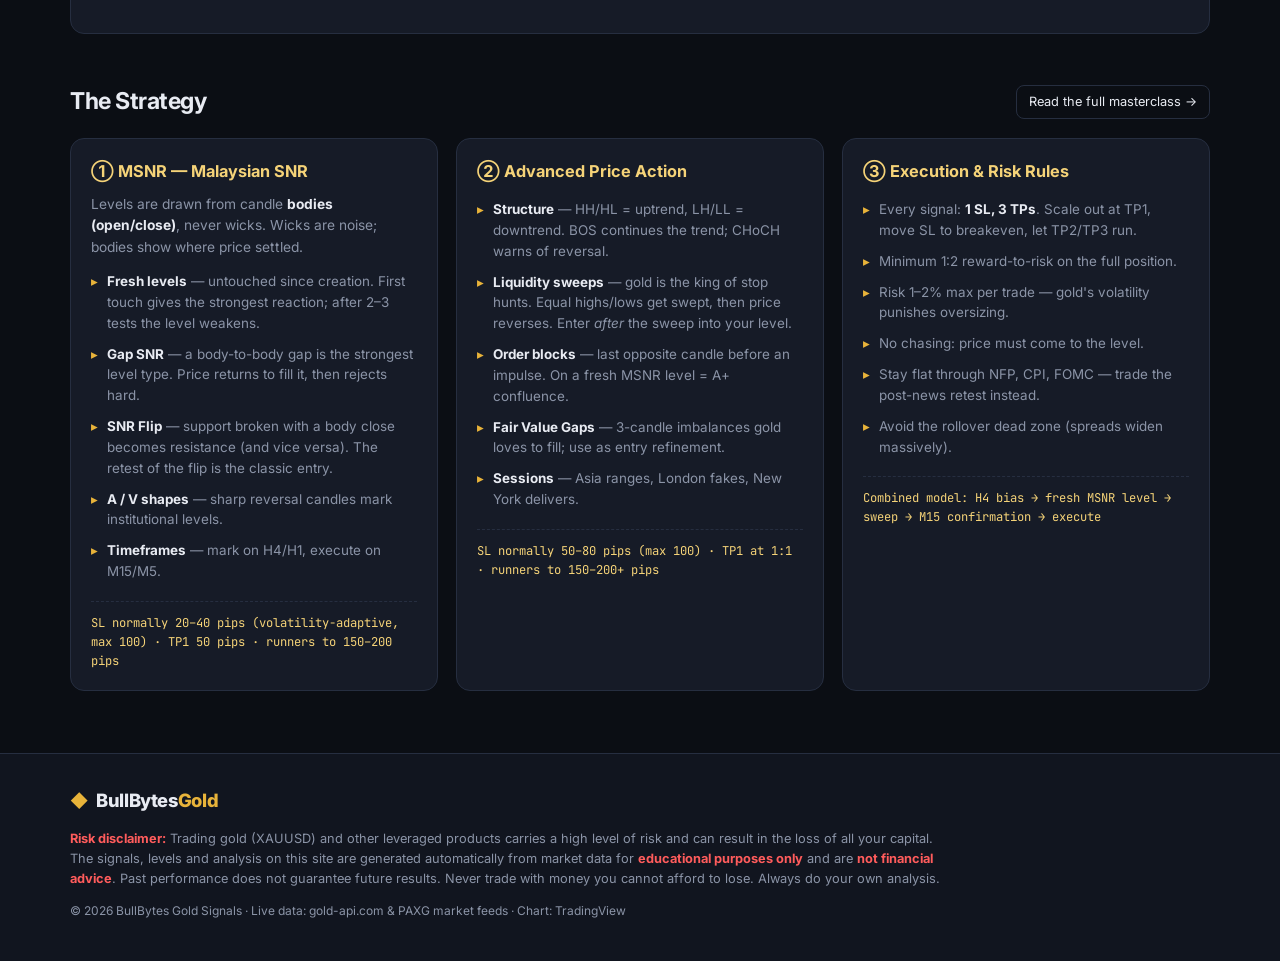
==== commit 5c0facb0: "Add strategy picker: 7 selectable strategies with on-demand signal scan (1 SL + 3 TPs) - 5 scalp str" ====
--- a/index.html
+++ b/index.html
@@ -23,6 +23,7 @@
     </div>
     <nav class="nav">
       <a href="#signal">Live Signal</a>
+      <a href="#strategies">Strategies</a>
       <a href="#chart">Chart</a>
       <a href="#levels">MSNR Levels</a>
       <a href="#sessions">Sessions</a>
@@ -85,6 +86,23 @@
         </div>
       </div>
     </div>
+  </section>
+
+  <!-- ===== Strategy picker ===== -->
+  <section id="strategies" class="section">
+    <div class="section-head">
+      <h2>Choose Your Strategy</h2>
+      <span class="muted">pick one · scan live data · get entry, SL + 3 TPs</span>
+    </div>
+    <div class="picker-grid" id="pickerGrid"></div>
+    <div class="picker-actions">
+      <button class="btn-gold" id="scanBtn">⚡ Get Signal Now</button>
+      <span class="muted" id="scanHint">Select a strategy above, then scan</span>
+    </div>
+    <div id="scanResult"></div>
+    <p class="note"><strong>Scalp rules:</strong> risk 0.5–1% per scalp · 2–3 trades/day max · London &amp; NY sessions only ·
+    two losses = done for the day · skip if your broker's spread is over 25–30 cents.
+    <strong>Pick ONE strategy and trade it for a month</strong> — jumping between all of them = mastering none.</p>
   </section>
 
   <!-- ===== Structure panel ===== -->
@@ -224,6 +242,7 @@
 <script src="https://s3.tradingview.com/tv.js"></script>
 <script src="js/data.js"></script>
 <script src="js/engine.js"></script>
+<script src="js/strategies.js"></script>
 <script src="js/app.js"></script>
 </body>
 </html>
--- a/css/style.css
+++ b/css/style.css
@@ -239,6 +239,33 @@
   font-size: .76rem; color: var(--gold2); font-family: 'JetBrains Mono', monospace;
 }
 
+/* ===== Strategy picker ===== */
+.picker-grid { display: grid; grid-template-columns: repeat(4, 1fr); gap: 14px; }
+.pick-card {
+  background: var(--panel); border: 1px solid var(--line); border-radius: var(--radius);
+  padding: 16px; cursor: pointer; transition: border-color .15s, transform .15s;
+}
+.pick-card:hover { border-color: rgba(232,179,58,.45); transform: translateY(-2px); }
+.pick-card.selected {
+  border-color: var(--gold);
+  box-shadow: 0 0 0 1px var(--gold), 0 0 30px rgba(232,179,58,.08) inset;
+}
+.pick-top { display: flex; align-items: center; gap: 8px; margin-bottom: 8px; }
+.pick-icon { font-size: 1.15rem; }
+.pick-name { font-weight: 700; font-size: .92rem; flex: 1; }
+.pick-card p { font-size: .78rem; color: var(--muted); min-height: 52px; }
+.pick-window { font-size: .72rem; color: var(--gold2); font-family: 'JetBrains Mono', monospace; margin-top: 8px; }
+.picker-actions { display: flex; align-items: center; gap: 16px; margin-top: 18px; flex-wrap: wrap; }
+.btn-gold {
+  background: linear-gradient(120deg, var(--gold), var(--gold2)); color: #1a1405;
+  border: none; border-radius: 12px; padding: 13px 26px; font-size: 1rem; font-weight: 800;
+  cursor: pointer; font-family: 'Inter', sans-serif; letter-spacing: .01em;
+}
+.btn-gold:hover { filter: brightness(1.08); }
+.btn-gold:disabled { opacity: .6; cursor: wait; }
+@media (max-width: 980px) { .picker-grid { grid-template-columns: repeat(2, 1fr); } }
+@media (max-width: 560px) { .picker-grid { grid-template-columns: 1fr; } .pick-card p { min-height: 0; } }
+
 /* ===== Footer ===== */
 .footer { margin-top: 56px; border-top: 1px solid var(--line); padding: 32px 0 40px; background: var(--bg2); }
 .footer .disclaimer { font-size: .8rem; color: var(--muted); max-width: 880px; margin: 14px 0; }
